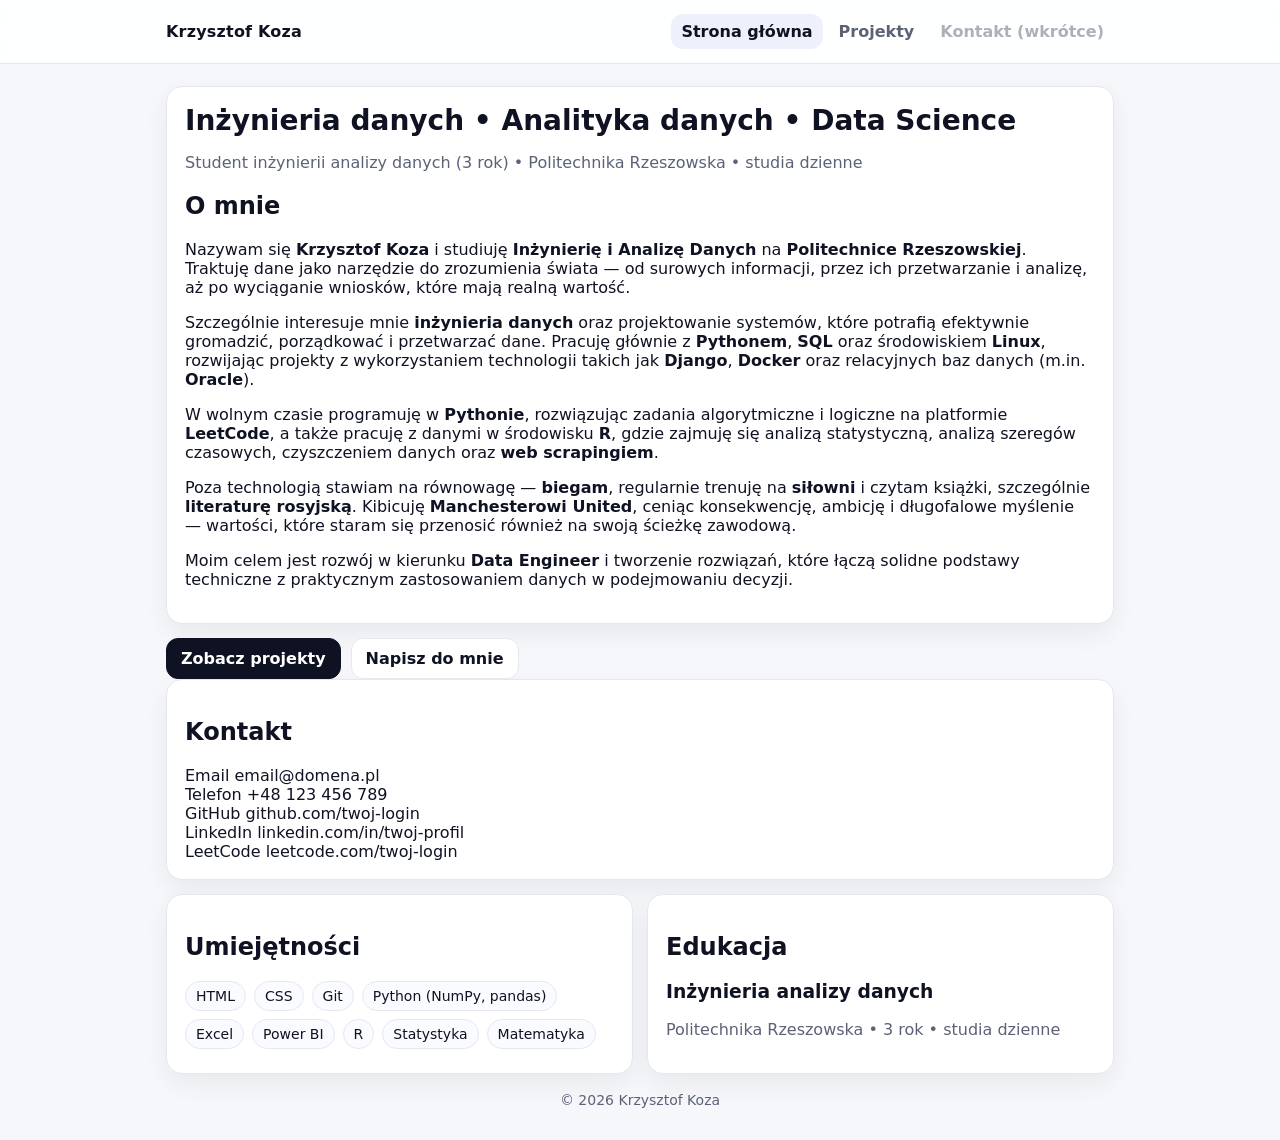
==== index.html @ e2aeccb9 "Initial site" ====
<!DOCTYPE html>
<html lang="pl">
<head>
  <meta charset="UTF-8" />
  <meta name="viewport" content="width=device-width, initial-scale=1.0" />
  <title>Strona główna – Krzysztof Koza</title>
  <link rel="stylesheet" href="style.css" />
</head>
<body>
  <header class="topbar">
    <div class="topbar-inner">
      <a class="brand" href="index.html">Krzysztof Koza</a>

      <nav class="nav">
        <a class="nav-link active" href="index.html">Strona główna</a>
        <a class="nav-link" href="projects.html">Projekty</a>
        <a class="nav-link disabled" href="#" aria-disabled="true" title="Wkrótce">
          Kontakt (wkrótce)
        </a>
      </nav>
    </div>
  </header>

  <main class="page">
    <section class="card hero">
      <div>
        <h1>Inżynieria danych • Analityka danych • Data Science</h1>
        <p class="muted">
          Student inżynierii analizy danych (3 rok) • Politechnika Rzeszowska • studia dzienne
        </p>

        <h2>O mnie</h2>

        <p>
            Nazywam się <strong>Krzysztof Koza</strong> i studiuję
            <strong>Inżynierię i Analizę Danych</strong> na
            <strong>Politechnice Rzeszowskiej</strong>.
            Traktuję dane jako narzędzie do zrozumienia świata — od surowych informacji,
            przez ich przetwarzanie i analizę, aż po wyciąganie wniosków,
            które mają realną wartość.
        </p>

        <p>
            Szczególnie interesuje mnie <strong>inżynieria danych</strong> oraz projektowanie
            systemów, które potrafią efektywnie gromadzić, porządkować i przetwarzać dane.
            Pracuję głównie z <strong>Pythonem</strong>, <strong>SQL</strong> oraz środowiskiem
            <strong>Linux</strong>, rozwijając projekty z wykorzystaniem technologii takich jak
            <strong>Django</strong>, <strong>Docker</strong> oraz relacyjnych baz danych
            (m.in. <strong>Oracle</strong>).
        </p>

        <p>
            W wolnym czasie programuję w <strong>Pythonie</strong>, rozwiązując zadania
            algorytmiczne i logiczne na platformie <strong>LeetCode</strong>, a także pracuję
            z danymi w środowisku <strong>R</strong>, gdzie zajmuję się analizą statystyczną,
            analizą szeregów czasowych, czyszczeniem danych oraz <strong>web scrapingiem</strong>.
        </p>

        <p>
            Poza technologią stawiam na równowagę — <strong>biegam</strong>, regularnie trenuję
            na <strong>siłowni</strong> i czytam książki, szczególnie
            <strong>literaturę rosyjską</strong>. Kibicuję
            <strong>Manchesterowi United</strong>, ceniąc konsekwencję, ambicję i długofalowe
            myślenie — wartości, które staram się przenosić również na swoją ścieżkę zawodową.
        </p>

        <p>
            Moim celem jest rozwój w kierunku <strong>Data Engineer</strong> i tworzenie
            rozwiązań, które łączą solidne podstawy techniczne z praktycznym
            zastosowaniem danych w podejmowaniu decyzji.
        </p>
        </section>

        <div class="cta">
          <a class="btn" href="projects.html">Zobacz projekty</a>
          <a class="btn secondary" href="mailto:email@domena.pl">Napisz do mnie</a>
        </div>

        
      </div>
      
    </section>
    <section class="card contact-card">
        <h2>Kontakt</h2>

        <div class="contact-grid">
            <div>
            <span class="label">Email</span>
            <a href="mailto:email@domena.pl">email@domena.pl</a>
            </div>

            <div>
            <span class="label">Telefon</span>
            <a href="tel:+48123456789">+48 123 456 789</a>
            </div>

            <div>
            <span class="label">GitHub</span>
            <a href="https://github.com/twoj-login" target="_blank">github.com/twoj-login</a>
            </div>

            <div>
            <span class="label">LinkedIn</span>
            <a href="https://linkedin.com/in/twoj-profil" target="_blank">
                linkedin.com/in/twoj-profil
            </a>
            </div>

            <div>
            <span class="label">LeetCode</span>
            <a href="https://leetcode.com/twoj-login" target="_blank">
                leetcode.com/twoj-login
            </a>
            </div>
        </div>
        </section>


    <section class="grid">
      <section class="card">
        <h2>Umiejętności</h2>
        <ul class="tags">
          <li>HTML</li>
          <li>CSS</li>
          <li>Git</li>
          <li>Python (NumPy, pandas)</li>
          <li>Excel</li>
          <li>Power BI</li>
          <li>R</li>
          <li>Statystyka</li>
          <li>Matematyka</li>
        </ul>
      </section>

      <section class="card">
        <h2>Edukacja</h2>
        <div class="item">
          <h3>Inżynieria analizy danych</h3>
          <p class="muted">Politechnika Rzeszowska • 3 rok • studia dzienne</p>
        </div>
      </section>
    </section>

    <footer class="footer muted">
      © 2026 Krzysztof Koza
    </footer>
  </main>
</body>
</html>
---- style.css ----
* { box-sizing: border-box; }

:root {
  --bg: #f5f7fb;
  --card: #ffffff;
  --text: #0f1222;
  --muted: #5c6276;
  --border: #e6e8f0;
  --shadow: 0 10px 26px rgba(0,0,0,0.06);
  --radius: 16px;
}

body {
  margin: 0;
  font-family: system-ui, -apple-system, Segoe UI, Roboto, Arial, sans-serif;
  background: var(--bg);
  color: var(--text);
}

a { color: inherit; text-decoration: none; }
a:hover { text-decoration: underline; }

.topbar {
  position: sticky;
  top: 0;
  background: rgba(255,255,255,0.9);
  backdrop-filter: blur(10px);
  border-bottom: 1px solid var(--border);
  z-index: 10;
}

.topbar-inner {
  max-width: 980px;
  margin: 0 auto;
  padding: 14px 16px;
  display: flex;
  align-items: center;
  justify-content: space-between;
  gap: 12px;
}

.brand {
  font-weight: 800;
  letter-spacing: 0.2px;
}

.nav {
  display: flex;
  align-items: center;
  gap: 6px;
  flex-wrap: wrap;
}

.nav-link {
  padding: 8px 10px;
  border-radius: 12px;
  color: var(--muted);
  font-weight: 600;
}

.nav-link:hover {
  background: #f0f2f8;
  text-decoration: none;
}

.nav-link.active {
  color: var(--text);
  background: #eef1fb;
}

.nav-link.disabled {
  opacity: 0.5;
  cursor: not-allowed;
  pointer-events: none;
}

.page {
  max-width: 980px;
  margin: 22px auto 32px;
  padding: 0 16px;
}

.card {
  background: var(--card);
  border: 1px solid var(--border);
  border-radius: var(--radius);
  box-shadow: var(--shadow);
  padding: 18px;
}

.hero h1 {
  margin: 0 0 10px 0;
  font-size: 28px;
  line-height: 1.15;
}

.muted { color: var(--muted); }
.summary { margin-top: 12px; }

.grid {
  margin-top: 14px;
  display: grid;
  grid-template-columns: 1fr;
  gap: 14px;
}

@media (min-width: 860px) {
  .grid { grid-template-columns: 1fr 1fr; }
}

.tags {
  list-style: none;
  padding: 0;
  margin: 10px 0 0;
  display: flex;
  flex-wrap: wrap;
  gap: 8px;
}

.tags li {
  border: 1px solid var(--border);
  padding: 6px 10px;
  border-radius: 999px;
  background: #fafbff;
  font-size: 14px;
}

.item { margin-top: 10px; }

.links {
  margin-top: 12px;
  display: flex;
  gap: 10px;
  flex-wrap: wrap;
  align-items: center;
}

.cta {
  margin-top: 14px;
  display: flex;
  gap: 10px;
  flex-wrap: wrap;
}

.btn {
  display: inline-block;
  padding: 10px 14px;
  border-radius: 12px;
  font-weight: 700;
  border: 1px solid #0f1222;
  background: #0f1222;
  color: #fff;
  text-decoration: none;
}

.btn:hover { text-decoration: none; opacity: 0.92; }

.btn.secondary {
  background: #fff;
  color: var(--text);
  border: 1px solid var(--border);
}

.pill {
  padding: 8px 10px;
  border-radius: 999px;
  border: 1px solid var(--border);
  background: #fff;
  font-weight: 600;
}

.footer {
  margin-top: 18px;
  text-align: center;
  font-size: 14px;
}
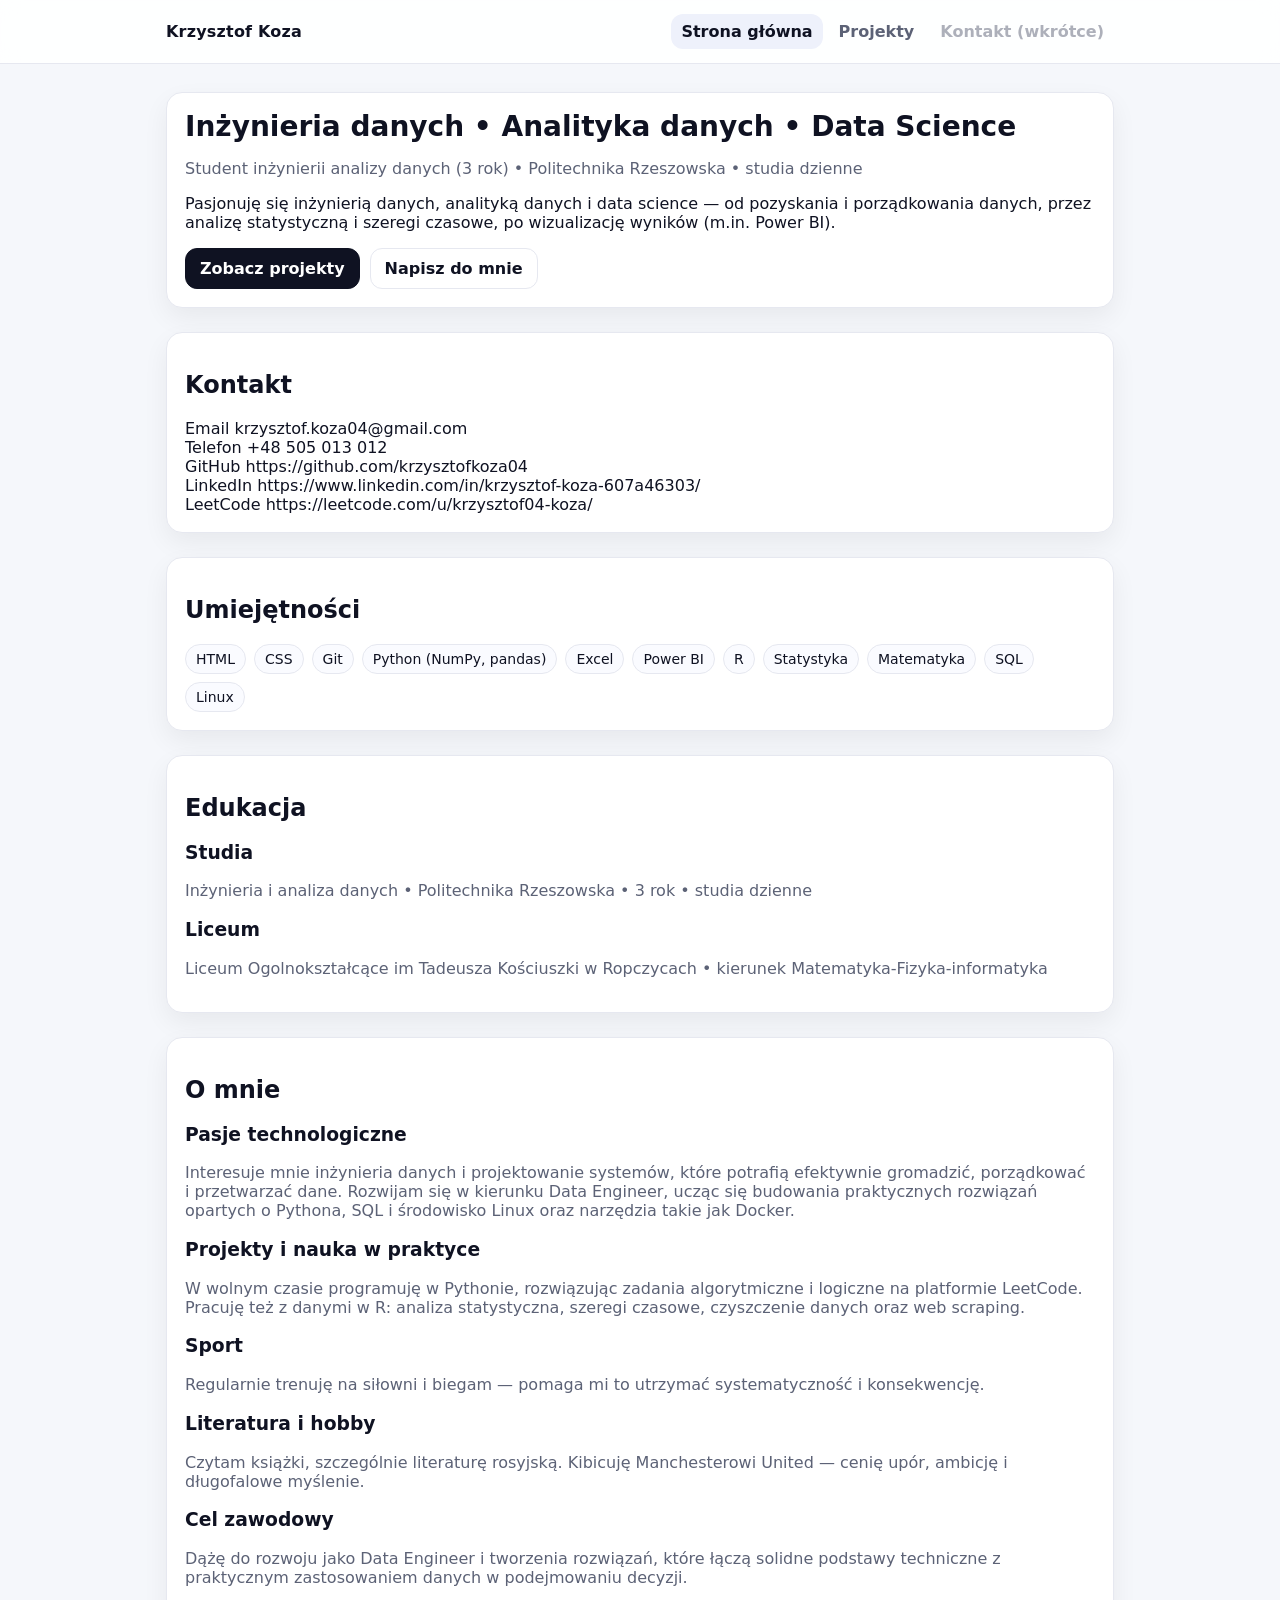
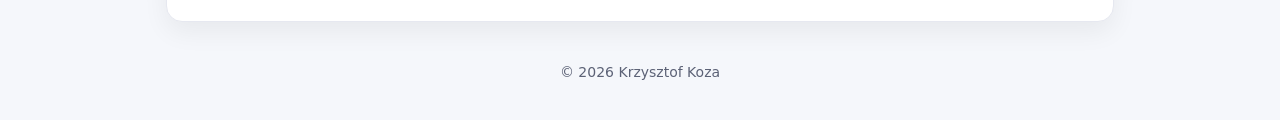
==== commit 35be09d6: "Update projects section" ====
--- a/index.html
+++ b/index.html
@@ -22,6 +22,7 @@
   </header>
 
   <main class="page">
+    <!-- HERO: zostaje jako kafelek, ale tylko 1 akapit + ładniejsze przyciski -->
     <section class="card hero">
       <div>
         <h1>Inżynieria danych • Analityka danych • Data Science</h1>
@@ -29,116 +30,128 @@
           Student inżynierii analizy danych (3 rok) • Politechnika Rzeszowska • studia dzienne
         </p>
 
-        <h2>O mnie</h2>
-
-        <p>
-            Nazywam się <strong>Krzysztof Koza</strong> i studiuję
-            <strong>Inżynierię i Analizę Danych</strong> na
-            <strong>Politechnice Rzeszowskiej</strong>.
-            Traktuję dane jako narzędzie do zrozumienia świata — od surowych informacji,
-            przez ich przetwarzanie i analizę, aż po wyciąganie wniosków,
-            które mają realną wartość.
+        <p class="summary">
+          Pasjonuję się inżynierią danych, analityką danych i data science — od pozyskania i porządkowania danych,
+          przez analizę statystyczną i szeregi czasowe, po wizualizację wyników (m.in. Power BI).
         </p>
-
-        <p>
-            Szczególnie interesuje mnie <strong>inżynieria danych</strong> oraz projektowanie
-            systemów, które potrafią efektywnie gromadzić, porządkować i przetwarzać dane.
-            Pracuję głównie z <strong>Pythonem</strong>, <strong>SQL</strong> oraz środowiskiem
-            <strong>Linux</strong>, rozwijając projekty z wykorzystaniem technologii takich jak
-            <strong>Django</strong>, <strong>Docker</strong> oraz relacyjnych baz danych
-            (m.in. <strong>Oracle</strong>).
-        </p>
-
-        <p>
-            W wolnym czasie programuję w <strong>Pythonie</strong>, rozwiązując zadania
-            algorytmiczne i logiczne na platformie <strong>LeetCode</strong>, a także pracuję
-            z danymi w środowisku <strong>R</strong>, gdzie zajmuję się analizą statystyczną,
-            analizą szeregów czasowych, czyszczeniem danych oraz <strong>web scrapingiem</strong>.
-        </p>
-
-        <p>
-            Poza technologią stawiam na równowagę — <strong>biegam</strong>, regularnie trenuję
-            na <strong>siłowni</strong> i czytam książki, szczególnie
-            <strong>literaturę rosyjską</strong>. Kibicuję
-            <strong>Manchesterowi United</strong>, ceniąc konsekwencję, ambicję i długofalowe
-            myślenie — wartości, które staram się przenosić również na swoją ścieżkę zawodową.
-        </p>
-
-        <p>
-            Moim celem jest rozwój w kierunku <strong>Data Engineer</strong> i tworzenie
-            rozwiązań, które łączą solidne podstawy techniczne z praktycznym
-            zastosowaniem danych w podejmowaniu decyzji.
-        </p>
-        </section>
 
         <div class="cta">
           <a class="btn" href="projects.html">Zobacz projekty</a>
-          <a class="btn secondary" href="mailto:email@domena.pl">Napisz do mnie</a>
+          <a class="btn secondary" href="#contact">Napisz do mnie</a>
+        </div>
+      </div>
+    </section>
+
+    <!-- KONTAKT: zostaje jak jest (kafelek pełnej szerokości) -->
+    <section id="contact" class="card contact-card">
+      <h2>Kontakt</h2>
+
+      <div class="contact-grid">
+        <div>
+          <span class="label">Email</span>
+          <a href="mailto:email@domena.pl">krzysztof.koza04@gmail.com</a>
         </div>
 
-        
+        <div>
+          <span class="label">Telefon</span>
+          <a href="tel:+48123456789">+48 505 013 012</a>
+        </div>
+
+        <div>
+          <span class="label">GitHub</span>
+          <a href="https://github.com/twoj-login" target="_blank" rel="noreferrer">https://github.com/krzysztofkoza04</a>
+        </div>
+
+        <div>
+          <span class="label">LinkedIn</span>
+          <a href="https://linkedin.com/in/twoj-profil" target="_blank" rel="noreferrer">
+            https://www.linkedin.com/in/krzysztof-koza-607a46303/
+          </a>
+        </div>
+
+        <div>
+          <span class="label">LeetCode</span>
+          <a href="https://leetcode.com/twoj-login" target="_blank" rel="noreferrer">
+            https://leetcode.com/u/krzysztof04-koza/
+          </a>
+        </div>
       </div>
-      
     </section>
-    <section class="card contact-card">
-        <h2>Kontakt</h2>
 
-        <div class="contact-grid">
-            <div>
-            <span class="label">Email</span>
-            <a href="mailto:email@domena.pl">email@domena.pl</a>
-            </div>
+    <!-- UMIEJĘTNOŚCI: osobny, długi kafelek jak Kontakt -->
+    <section class="card">
+      <h2>Umiejętności</h2>
+      <ul class="tags">
+        <li>HTML</li>
+        <li>CSS</li>
+        <li>Git</li>
+        <li>Python (NumPy, pandas)</li>
+        <li>Excel</li>
+        <li>Power BI</li>
+        <li>R</li>
+        <li>Statystyka</li>
+        <li>Matematyka</li>
+        <li>SQL</li>
+        <li>Linux</li>
+      </ul>
+    </section>
 
-            <div>
-            <span class="label">Telefon</span>
-            <a href="tel:+48123456789">+48 123 456 789</a>
-            </div>
+    <!-- EDUKACJA: osobny, długi kafelek jak Kontakt -->
+    <section class="card">
+      <h2>Edukacja</h2>
+      <div class="item">
+        <h3>Studia </h3>
+        <p class="muted">Inżynieria i analiza danych •  Politechnika Rzeszowska • 3 rok • studia dzienne</p>
+      </div>
+      <div class="item">
+        <h3>Liceum</h3>
+        <p class="muted">Liceum Ogolnokształcące im Tadeusza Kościuszki w Ropczycach • kierunek Matematyka-Fizyka-informatyka</p>
+      </div>
+    </section>
 
-            <div>
-            <span class="label">GitHub</span>
-            <a href="https://github.com/twoj-login" target="_blank">github.com/twoj-login</a>
-            </div>
+    <!-- O MNIE: na dole jako rozdziały/sekcje -->
+    <section class="card">
+      <h2>O mnie</h2>
 
-            <div>
-            <span class="label">LinkedIn</span>
-            <a href="https://linkedin.com/in/twoj-profil" target="_blank">
-                linkedin.com/in/twoj-profil
-            </a>
-            </div>
+      <div class="item">
+        <h3>Pasje technologiczne</h3>
+        <p class="muted">
+          Interesuje mnie inżynieria danych i projektowanie systemów, które potrafią efektywnie gromadzić, porządkować
+          i przetwarzać dane. Rozwijam się w kierunku Data Engineer, ucząc się budowania praktycznych rozwiązań
+          opartych o Pythona, SQL i środowisko Linux oraz narzędzia takie jak Docker.
+        </p>
+      </div>
 
-            <div>
-            <span class="label">LeetCode</span>
-            <a href="https://leetcode.com/twoj-login" target="_blank">
-                leetcode.com/twoj-login
-            </a>
-            </div>
-        </div>
-        </section>
+      <div class="item">
+        <h3>Projekty i nauka w praktyce</h3>
+        <p class="muted">
+          W wolnym czasie programuję w Pythonie, rozwiązując zadania algorytmiczne i logiczne na platformie LeetCode.
+          Pracuję też z danymi w R: analiza statystyczna, szeregi czasowe, czyszczenie danych oraz web scraping.
+        </p>
+      </div>
 
+      <div class="item">
+        <h3>Sport</h3>
+        <p class="muted">
+          Regularnie trenuję na siłowni i biegam — pomaga mi to utrzymać systematyczność i konsekwencję.
+        </p>
+      </div>
 
-    <section class="grid">
-      <section class="card">
-        <h2>Umiejętności</h2>
-        <ul class="tags">
-          <li>HTML</li>
-          <li>CSS</li>
-          <li>Git</li>
-          <li>Python (NumPy, pandas)</li>
-          <li>Excel</li>
-          <li>Power BI</li>
-          <li>R</li>
-          <li>Statystyka</li>
-          <li>Matematyka</li>
-        </ul>
-      </section>
+      <div class="item">
+        <h3>Literatura i hobby</h3>
+        <p class="muted">
+          Czytam książki, szczególnie literaturę rosyjską. Kibicuję Manchesterowi United — cenię upór,
+          ambicję i długofalowe myślenie.
+        </p>
+      </div>
 
-      <section class="card">
-        <h2>Edukacja</h2>
-        <div class="item">
-          <h3>Inżynieria analizy danych</h3>
-          <p class="muted">Politechnika Rzeszowska • 3 rok • studia dzienne</p>
-        </div>
-      </section>
+      <div class="item">
+        <h3>Cel zawodowy</h3>
+        <p class="muted">
+          Dążę do rozwoju jako Data Engineer i tworzenia rozwiązań, które łączą solidne podstawy techniczne
+          z praktycznym zastosowaniem danych w podejmowaniu decyzji.
+        </p>
+      </div>
     </section>
 
     <footer class="footer muted">
--- a/style.css
+++ b/style.css
@@ -76,9 +76,14 @@
 
 .page {
   max-width: 980px;
-  margin: 22px auto 32px;
+  margin: 28px auto 40px;
   padding: 0 16px;
+
+  display: flex;
+  flex-direction: column;
+  gap: 24px; /* 🔥 TO JEST KLUCZ */
 }
+
 
 .card {
   background: var(--card);
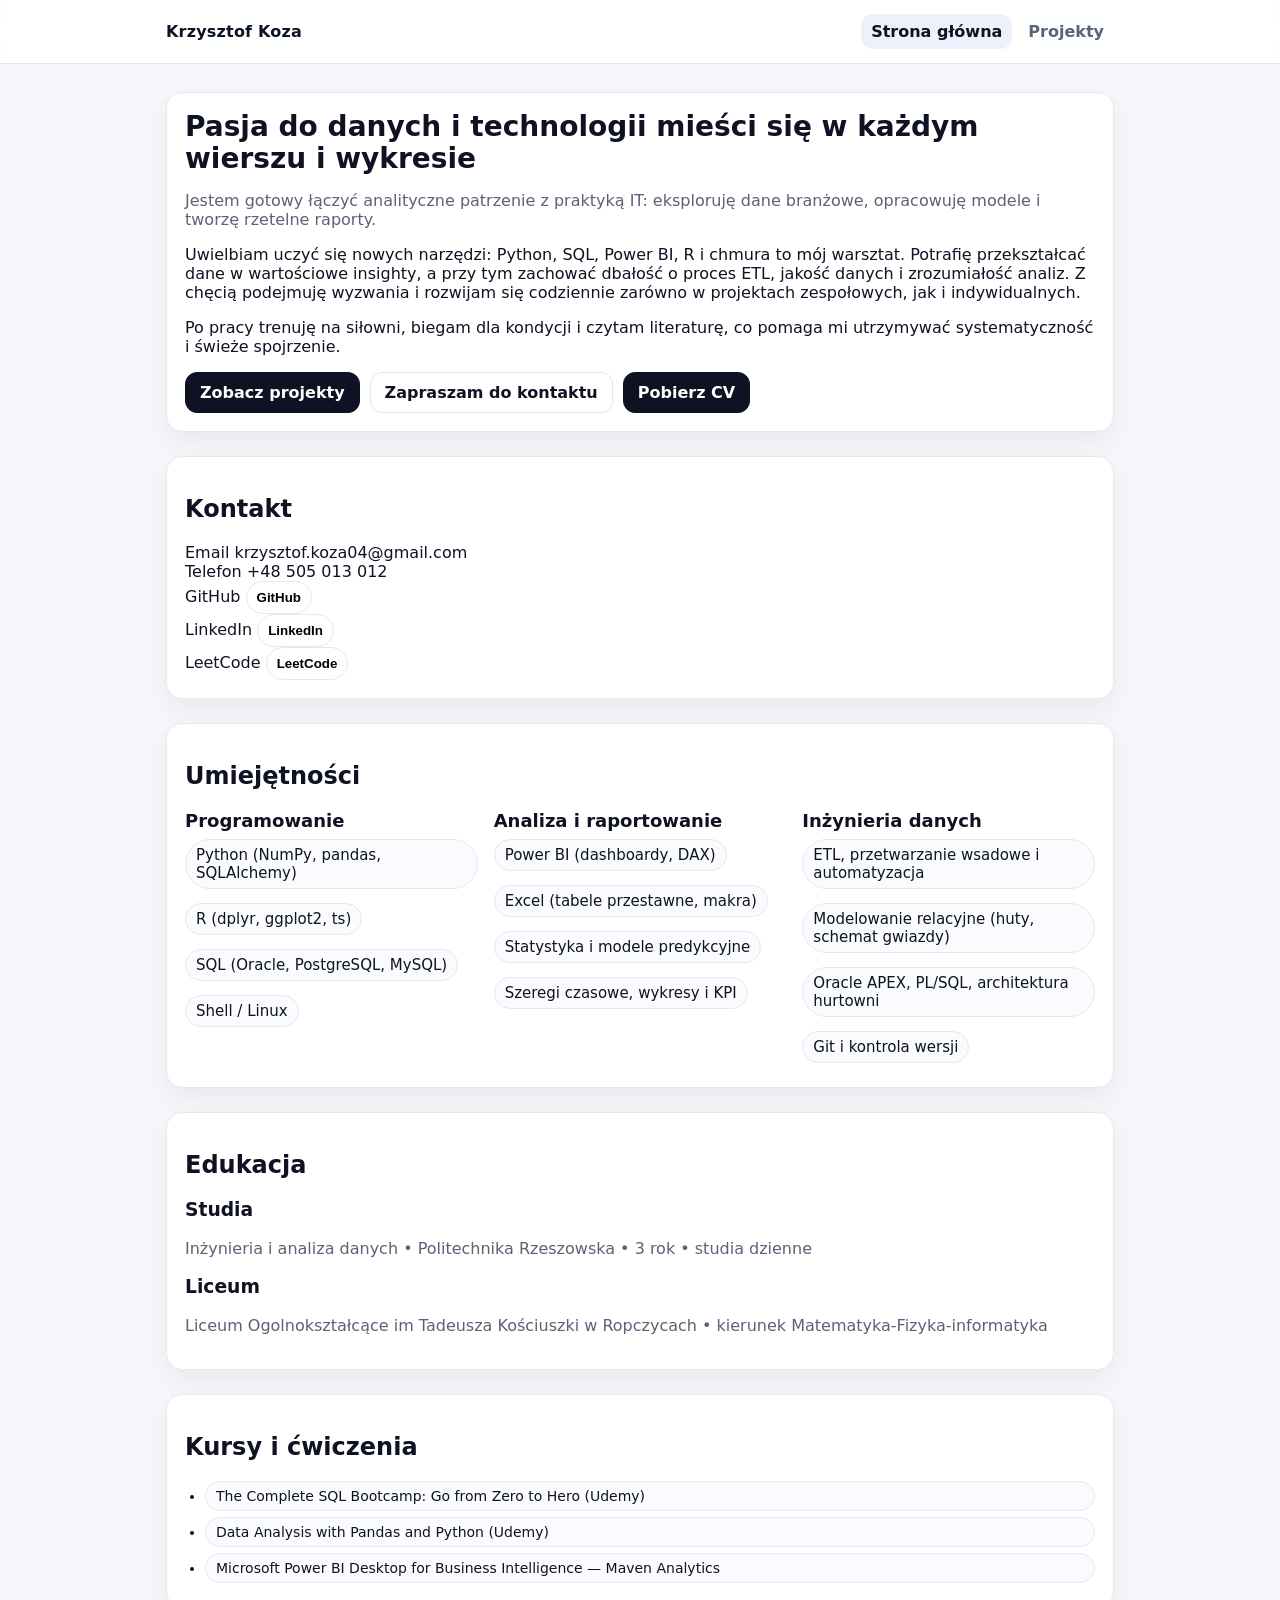
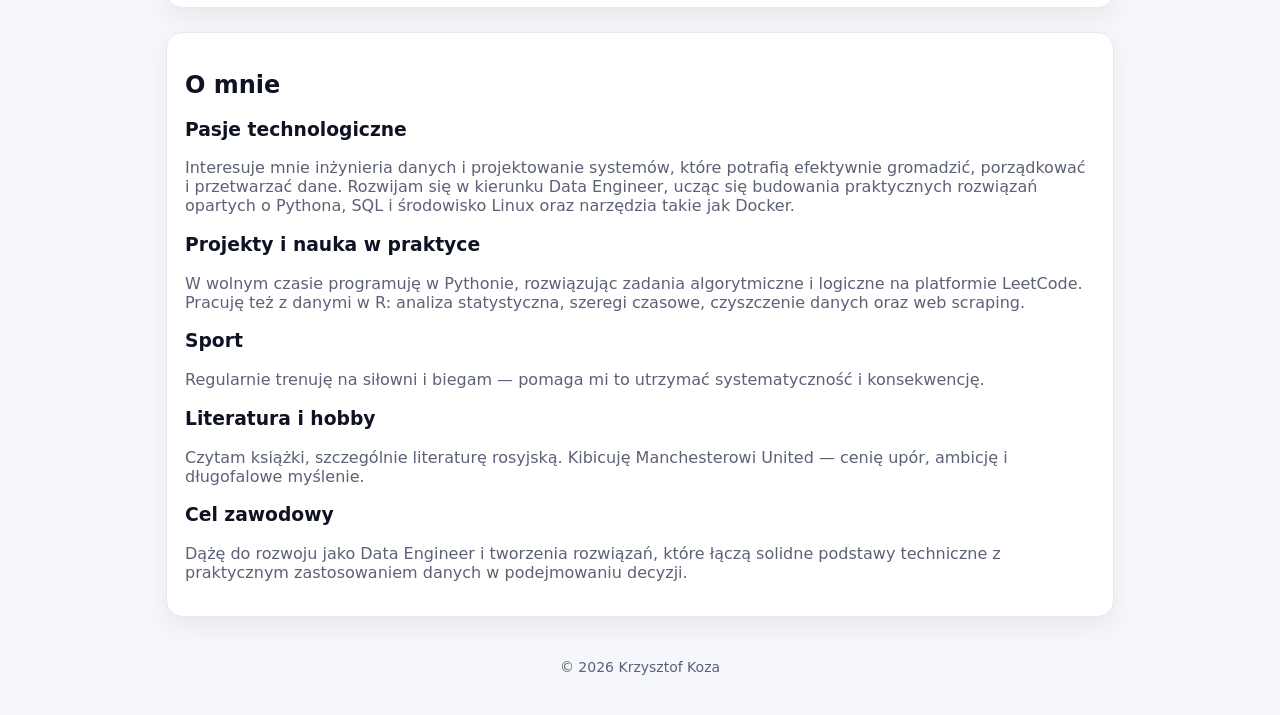
==== commit e1f72757: "Update portfolio: skills, courses, contact CTA, and add CV download" ====
--- a/index.html
+++ b/index.html
@@ -14,9 +14,6 @@
       <nav class="nav">
         <a class="nav-link active" href="index.html">Strona główna</a>
         <a class="nav-link" href="projects.html">Projekty</a>
-        <a class="nav-link disabled" href="#" aria-disabled="true" title="Wkrótce">
-          Kontakt (wkrótce)
-        </a>
       </nav>
     </div>
   </header>
@@ -25,19 +22,25 @@
     <!-- HERO: zostaje jako kafelek, ale tylko 1 akapit + ładniejsze przyciski -->
     <section class="card hero">
       <div>
-        <h1>Inżynieria danych • Analityka danych • Data Science</h1>
+        <h1>Pasja do danych i technologii mieści się w każdym wierszu i wykresie</h1>
         <p class="muted">
-          Student inżynierii analizy danych (3 rok) • Politechnika Rzeszowska • studia dzienne
+          Jestem gotowy łączyć analityczne patrzenie z praktyką IT: eksploruję dane branżowe, opracowuję modele i tworzę rzetelne raporty.
         </p>
 
         <p class="summary">
-          Pasjonuję się inżynierią danych, analityką danych i data science — od pozyskania i porządkowania danych,
-          przez analizę statystyczną i szeregi czasowe, po wizualizację wyników (m.in. Power BI).
+          Uwielbiam uczyć się nowych narzędzi: Python, SQL, Power BI, R i chmura to mój warsztat. Potrafię przekształcać dane w wartościowe insighty,
+          a przy tym zachować dbałość o proces ETL, jakość danych i zrozumiałość analiz. Z chęcią podejmuję wyzwania i rozwijam się codziennie
+          zarówno w projektach zespołowych, jak i indywidualnych.
+        </p>
+
+        <p class="summary">
+          Po pracy trenuję na siłowni, biegam dla kondycji i czytam literaturę, co pomaga mi utrzymywać systematyczność i świeże spojrzenie.
         </p>
 
         <div class="cta">
           <a class="btn" href="projects.html">Zobacz projekty</a>
-          <a class="btn secondary" href="#contact">Napisz do mnie</a>
+          <a class="btn secondary" href="#contact">Zapraszam do kontaktu</a>
+          <a class="btn" href="assets/Krzysztof Koza cv (1).pdf" target="_blank">Pobierz CV</a>
         </div>
       </div>
     </section>
@@ -49,51 +52,64 @@
       <div class="contact-grid">
         <div>
           <span class="label">Email</span>
-          <a href="mailto:email@domena.pl">krzysztof.koza04@gmail.com</a>
+          <a href="mailto:krzysztof.koza04@gmail.com">krzysztof.koza04@gmail.com</a>
         </div>
 
         <div>
           <span class="label">Telefon</span>
-          <a href="tel:+48123456789">+48 505 013 012</a>
+          <a href="tel:+48505013012">+48 505 013 012</a>
         </div>
 
         <div>
           <span class="label">GitHub</span>
-          <a href="https://github.com/twoj-login" target="_blank" rel="noreferrer">https://github.com/krzysztofkoza04</a>
+          <button class="pill" onclick="window.open('https://github.com/krzysztofkoza04', '_blank')">GitHub</button>
         </div>
 
         <div>
           <span class="label">LinkedIn</span>
-          <a href="https://linkedin.com/in/twoj-profil" target="_blank" rel="noreferrer">
-            https://www.linkedin.com/in/krzysztof-koza-607a46303/
-          </a>
+          <button class="pill" onclick="window.open('https://www.linkedin.com/in/krzysztof-koza-607a46303/', '_blank')">LinkedIn</button>
         </div>
 
         <div>
           <span class="label">LeetCode</span>
-          <a href="https://leetcode.com/twoj-login" target="_blank" rel="noreferrer">
-            https://leetcode.com/u/krzysztof04-koza/
-          </a>
+          <button class="pill" onclick="window.open('https://leetcode.com/u/krzysztof04-koza/', '_blank')">LeetCode</button>
         </div>
       </div>
     </section>
 
-    <!-- UMIEJĘTNOŚCI: osobny, długi kafelek jak Kontakt -->
     <section class="card">
       <h2>Umiejętności</h2>
-      <ul class="tags">
-        <li>HTML</li>
-        <li>CSS</li>
-        <li>Git</li>
-        <li>Python (NumPy, pandas)</li>
-        <li>Excel</li>
-        <li>Power BI</li>
-        <li>R</li>
-        <li>Statystyka</li>
-        <li>Matematyka</li>
-        <li>SQL</li>
-        <li>Linux</li>
-      </ul>
+      <div class="skill-grid">
+        <div>
+          <h3>Programowanie</h3>
+          <ul class="tags">
+            <li>Python (NumPy, pandas, SQLAlchemy)</li>
+            <li>R (dplyr, ggplot2, ts)</li>
+            <li>SQL (Oracle, PostgreSQL, MySQL)</li>
+            <li>Shell / Linux</li>
+          </ul>
+        </div>
+
+        <div>
+          <h3>Analiza i raportowanie</h3>
+          <ul class="tags">
+            <li>Power BI (dashboardy, DAX)</li>
+            <li>Excel (tabele przestawne, makra)</li>
+            <li>Statystyka i modele predykcyjne</li>
+            <li>Szeregi czasowe, wykresy i KPI</li>
+          </ul>
+        </div>
+
+        <div>
+          <h3>Inżynieria danych</h3>
+          <ul class="tags">
+            <li>ETL, przetwarzanie wsadowe i automatyzacja</li>
+            <li>Modelowanie relacyjne (huty, schemat gwiazdy)</li>
+            <li>Oracle APEX, PL/SQL, architektura hurtowni</li>
+            <li>Git i kontrola wersji</li>
+          </ul>
+        </div>
+      </div>
     </section>
 
     <!-- EDUKACJA: osobny, długi kafelek jak Kontakt -->
@@ -107,6 +123,15 @@
         <h3>Liceum</h3>
         <p class="muted">Liceum Ogolnokształcące im Tadeusza Kościuszki w Ropczycach • kierunek Matematyka-Fizyka-informatyka</p>
       </div>
+    </section>
+
+    <section class="card">
+      <h2>Kursy i ćwiczenia</h2>
+      <ul class="tags list-vertical">
+        <li>The Complete SQL Bootcamp: Go from Zero to Hero (Udemy)</li>
+        <li>Data Analysis with Pandas and Python (Udemy)</li>
+        <li>Microsoft Power BI Desktop for Business Intelligence — Maven Analytics</li>
+      </ul>
     </section>
 
     <!-- O MNIE: na dole jako rozdziały/sekcje -->
--- a/style.css
+++ b/style.css
@@ -84,6 +84,22 @@
   gap: 24px; /* 🔥 TO JEST KLUCZ */
 }
 
+.project-columns {
+  display: grid;
+  gap: 20px;
+}
+
+.project-col {
+  display: flex;
+  flex-direction: column;
+  gap: 16px;
+}
+
+@media (min-width: 860px) {
+  .project-columns {
+    grid-template-columns: 1fr 1fr;
+  }
+}
 
 .card {
   background: var(--card);
@@ -113,6 +129,32 @@
   .grid { grid-template-columns: 1fr 1fr; }
 }
 
+.skill-grid {
+  display: grid;
+  gap: 16px;
+}
+
+@media (min-width: 860px) {
+  .skill-grid { grid-template-columns: repeat(3, minmax(0, 1fr)); }
+}
+
+.skill-grid h3 {
+  margin: 0 0 8px;
+  font-size: 18px;
+}
+
+.skill-grid .tags {
+  margin: 0;
+  padding: 0;
+  list-style: none;
+}
+
+.skill-grid .tags li {
+  margin-bottom: 6px;
+  color: var(--text);
+  font-size: 15px;
+}
+
 .tags {
   list-style: none;
   padding: 0;
@@ -120,6 +162,18 @@
   display: flex;
   flex-wrap: wrap;
   gap: 8px;
+}
+
+.tags.list-vertical {
+  display: block;
+  gap: 0;
+  margin-left: 0;
+}
+
+.tags.list-vertical li {
+  list-style-type: disc;
+  margin-left: 20px;
+  margin-bottom: 6px;
 }
 
 .tags li {
